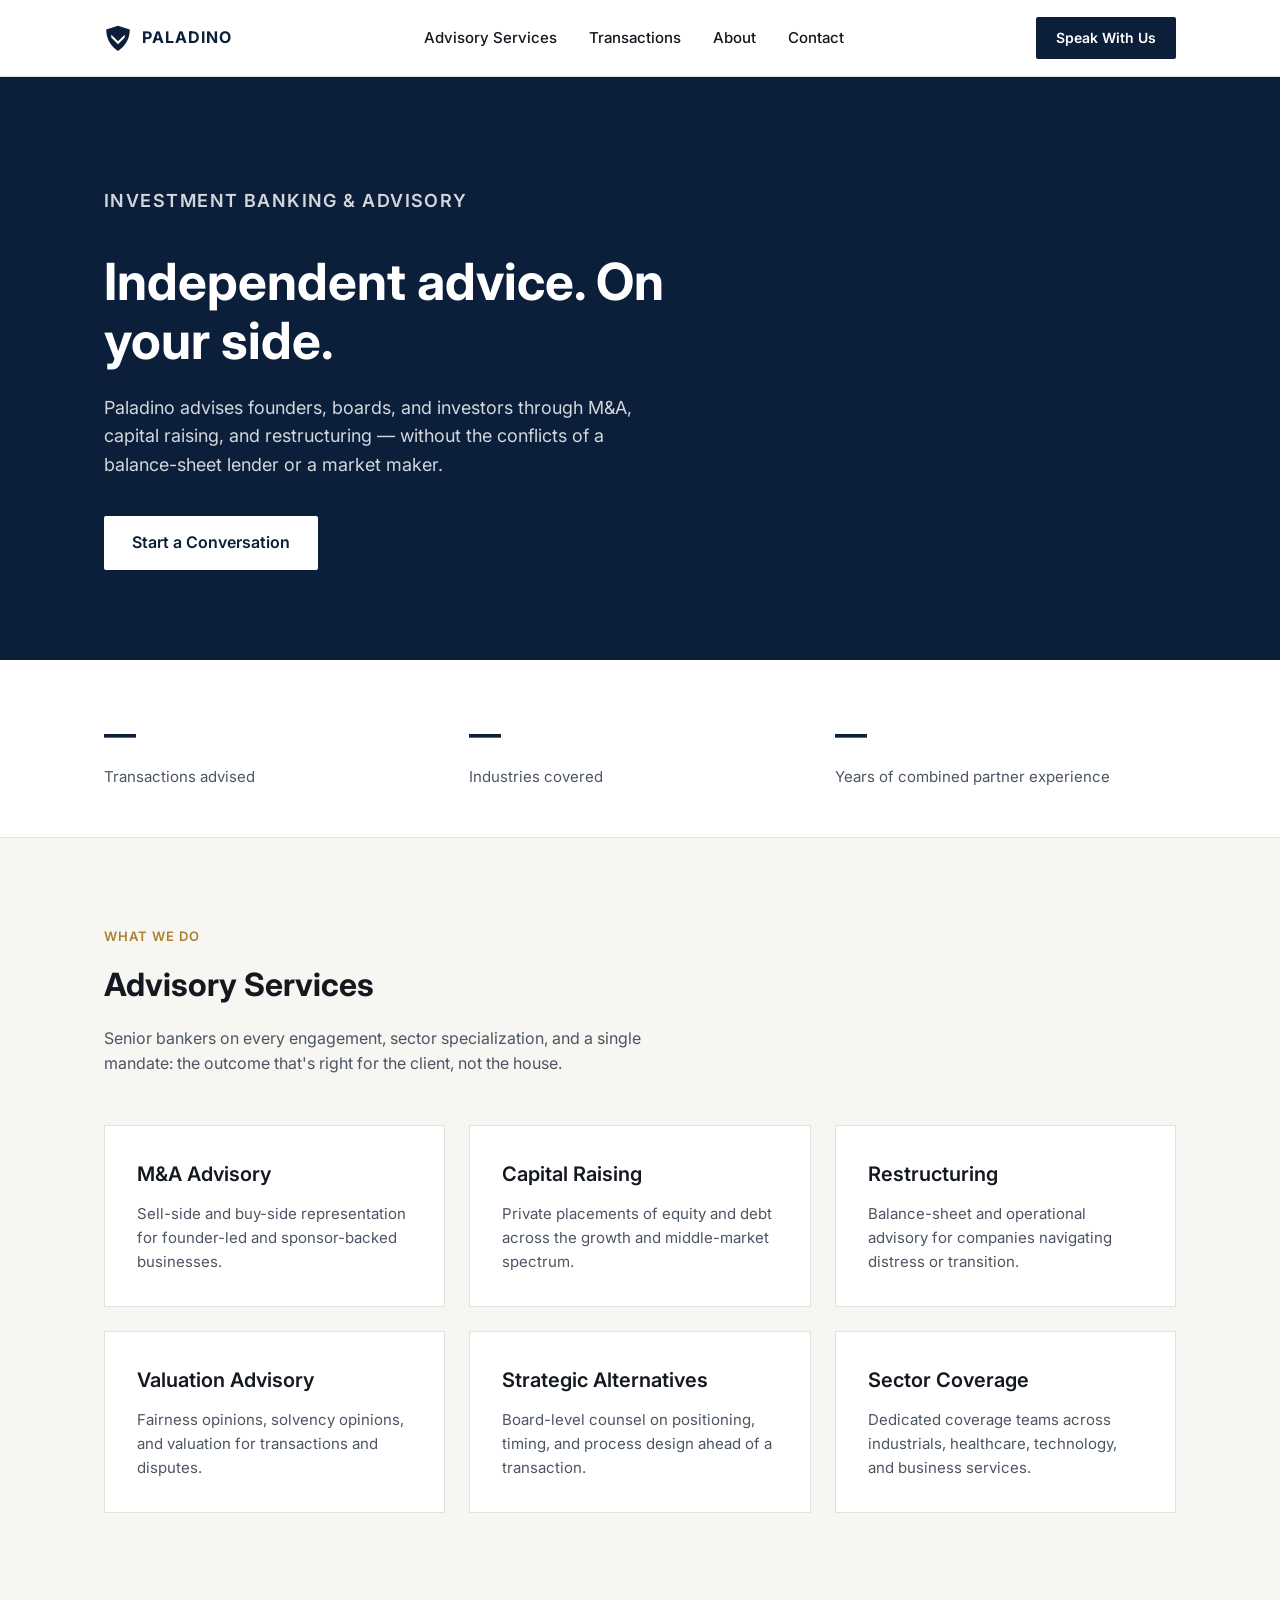
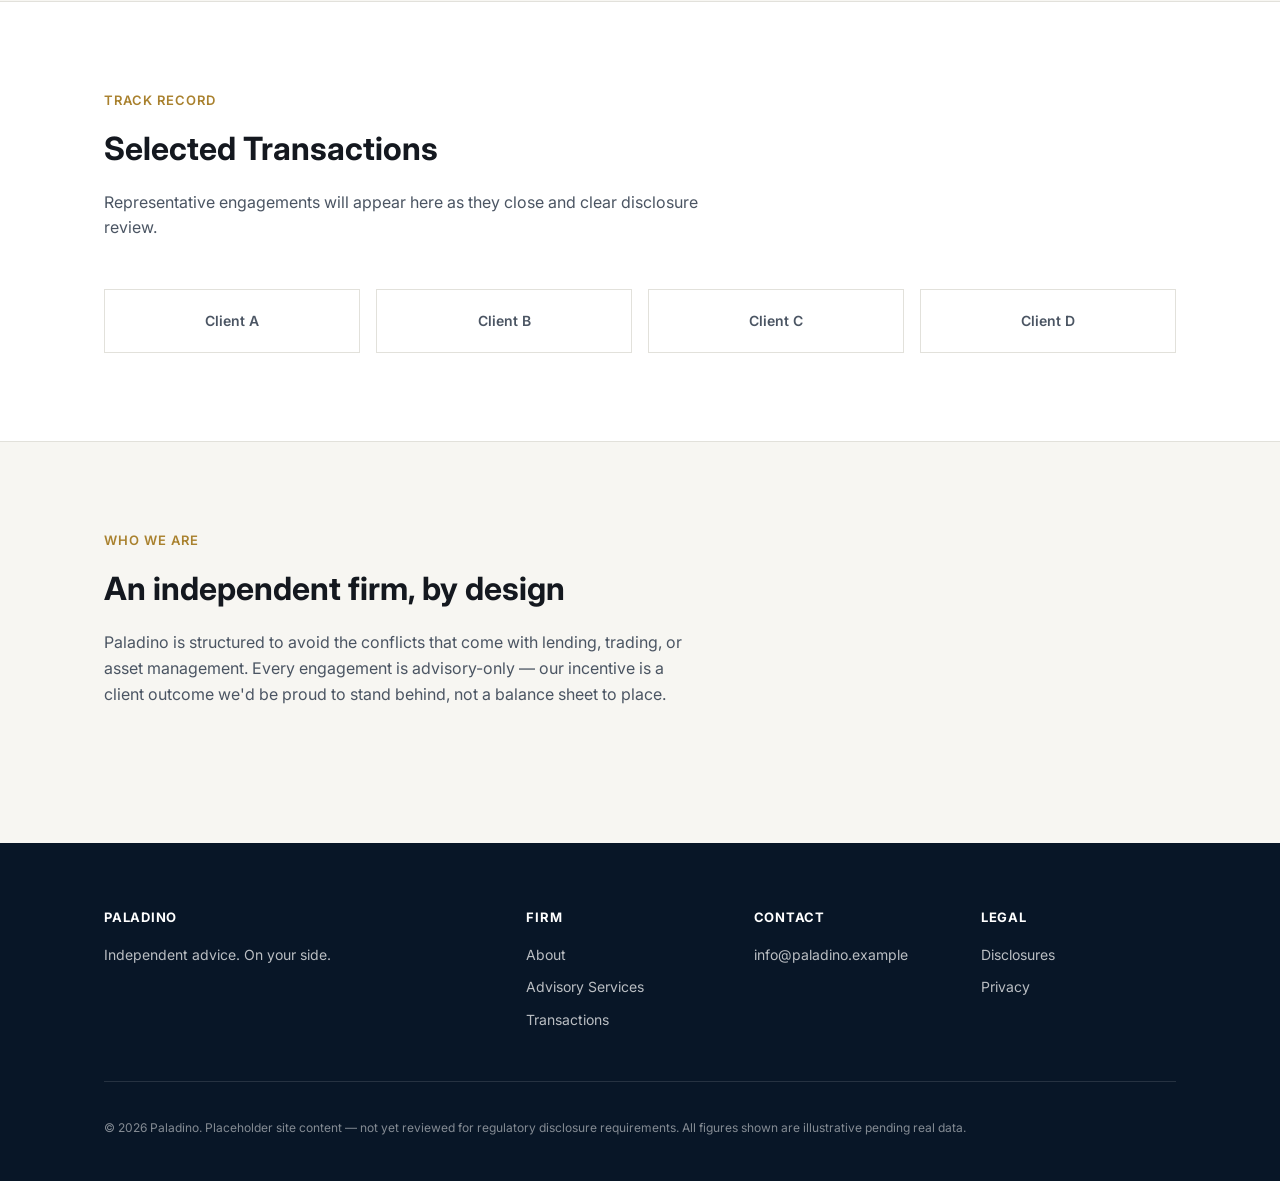
==== site/index.html @ 5bfd3afa "Add Paladino brand assets and build the site from IB design reference Expands the IB design referenc" ====
<!doctype html>
<html lang="en">
<head>
<meta charset="utf-8" />
<meta name="viewport" content="width=device-width, initial-scale=1" />
<title>Paladino | Independent Advice. On Your Side.</title>
<meta name="description" content="Paladino is a boutique investment banking and advisory firm providing independent M&amp;A, capital raising, and restructuring advice." />
<link rel="icon" href="assets/logo-mark.svg" type="image/svg+xml" />
<link rel="preconnect" href="https://fonts.googleapis.com" />
<link rel="preconnect" href="https://fonts.gstatic.com" crossorigin />
<link href="https://fonts.googleapis.com/css2?family=Inter:wght@400;500;600;700&display=swap" rel="stylesheet" />
<link rel="stylesheet" href="styles.css" />
</head>
<body>

<header class="nav">
  <div class="wrap">
    <a class="nav__logo" href="#top">
      <svg viewBox="0 0 100 100" aria-hidden="true"><path fill-rule="evenodd" clip-rule="evenodd" fill="currentColor" d="M50 6 L92 20 C92 54 76 80 50 96 C24 80 8 54 8 20 Z M26 38 L50 62 L74 38 L74 48 L50 72 L26 48 Z"/></svg>
      PALADINO
    </a>
    <ul class="nav__links">
      <li><a href="#services">Advisory Services</a></li>
      <li><a href="#transactions">Transactions</a></li>
      <li><a href="#about">About</a></li>
      <li><a href="#contact">Contact</a></li>
    </ul>
    <a class="nav__cta" href="#contact">Speak With Us</a>
  </div>
</header>

<section class="hero" id="top">
  <div class="wrap">
    <p class="hero__eyebrow">Investment Banking &amp; Advisory</p>
    <h1>Independent advice. On your side.</h1>
    <p>
      Paladino advises founders, boards, and investors through M&amp;A, capital raising,
      and restructuring — without the conflicts of a balance-sheet lender or a market maker.
    </p>
    <a class="btn-primary" href="#contact">Start a Conversation</a>
  </div>
</section>

<section class="stats">
  <div class="wrap">
    <!-- Placeholder figures — replace with real, compliance-reviewed numbers before launch -->
    <div class="stat">
      <h3>—</h3>
      <p>Transactions advised</p>
    </div>
    <div class="stat">
      <h3>—</h3>
      <p>Industries covered</p>
    </div>
    <div class="stat">
      <h3>—</h3>
      <p>Years of combined partner experience</p>
    </div>
  </div>
</section>

<section class="section" id="services">
  <div class="wrap">
    <p class="section__eyebrow">What We Do</p>
    <h2>Advisory Services</h2>
    <p class="lede">
      Senior bankers on every engagement, sector specialization, and a single mandate:
      the outcome that's right for the client, not the house.
    </p>
    <div class="cards">
      <div class="card">
        <h3>M&amp;A Advisory</h3>
        <p>Sell-side and buy-side representation for founder-led and sponsor-backed businesses.</p>
      </div>
      <div class="card">
        <h3>Capital Raising</h3>
        <p>Private placements of equity and debt across the growth and middle-market spectrum.</p>
      </div>
      <div class="card">
        <h3>Restructuring</h3>
        <p>Balance-sheet and operational advisory for companies navigating distress or transition.</p>
      </div>
      <div class="card">
        <h3>Valuation Advisory</h3>
        <p>Fairness opinions, solvency opinions, and valuation for transactions and disputes.</p>
      </div>
      <div class="card">
        <h3>Strategic Alternatives</h3>
        <p>Board-level counsel on positioning, timing, and process design ahead of a transaction.</p>
      </div>
      <div class="card">
        <h3>Sector Coverage</h3>
        <p>Dedicated coverage teams across industrials, healthcare, technology, and business services.</p>
      </div>
    </div>
  </div>
</section>

<section class="section section--alt" id="transactions">
  <div class="wrap">
    <p class="section__eyebrow">Track Record</p>
    <h2>Selected Transactions</h2>
    <p class="lede">Representative engagements will appear here as they close and clear disclosure review.</p>
    <div class="tx-grid">
      <div class="tx-card">Client A</div>
      <div class="tx-card">Client B</div>
      <div class="tx-card">Client C</div>
      <div class="tx-card">Client D</div>
    </div>
  </div>
</section>

<section class="section" id="about">
  <div class="wrap">
    <p class="section__eyebrow">Who We Are</p>
    <h2>An independent firm, by design</h2>
    <p class="lede">
      Paladino is structured to avoid the conflicts that come with lending, trading, or
      asset management. Every engagement is advisory-only — our incentive is a client
      outcome we'd be proud to stand behind, not a balance sheet to place.
    </p>
  </div>
</section>

<footer class="footer" id="contact">
  <div class="wrap">
    <div class="footer__grid">
      <div>
        <h4>Paladino</h4>
        <p>Independent advice. On your side.</p>
      </div>
      <div>
        <h4>Firm</h4>
        <ul>
          <li><a href="#about">About</a></li>
          <li><a href="#services">Advisory Services</a></li>
          <li><a href="#transactions">Transactions</a></li>
        </ul>
      </div>
      <div>
        <h4>Contact</h4>
        <ul>
          <li><a href="mailto:info@paladino.example">info@paladino.example</a></li>
        </ul>
      </div>
      <div>
        <h4>Legal</h4>
        <ul>
          <li><a href="#">Disclosures</a></li>
          <li><a href="#">Privacy</a></li>
        </ul>
      </div>
    </div>
    <p class="footer__legal">
      &copy; 2026 Paladino. Placeholder site content — not yet reviewed for regulatory
      disclosure requirements. All figures shown are illustrative pending real data.
    </p>
  </div>
</footer>

</body>
</html>
---- site/styles.css ----
:root {
  --color-bg: #f7f6f2;
  --color-surface: #ffffff;
  --color-ink: #14181f;
  --color-ink-muted: #4b5563;
  --color-navy: #0b1f3a;
  --color-navy-dark: #081627;
  --color-gold: #a9812e;
  --color-border: #e2e1db;
  --font-sans: "Inter", -apple-system, "Segoe UI", Roboto, Helvetica, Arial, sans-serif;
}

* {
  box-sizing: border-box;
}

body {
  margin: 0;
  font-family: var(--font-sans);
  background: var(--color-bg);
  color: var(--color-ink);
  line-height: 1.6;
}

a {
  color: inherit;
}

.wrap {
  max-width: 1120px;
  margin: 0 auto;
  padding: 0 24px;
}

/* Nav */
.nav {
  position: sticky;
  top: 0;
  z-index: 10;
  background: var(--color-surface);
  border-bottom: 1px solid var(--color-border);
}

.nav .wrap {
  display: flex;
  align-items: center;
  justify-content: space-between;
  height: 76px;
}

.nav__logo {
  display: flex;
  align-items: center;
  gap: 10px;
  color: var(--color-navy);
  text-decoration: none;
  font-weight: 700;
  letter-spacing: 0.06em;
}

.nav__logo svg {
  height: 28px;
  width: 28px;
}

.nav__links {
  display: flex;
  gap: 32px;
  list-style: none;
  margin: 0;
  padding: 0;
  font-size: 0.9375rem;
  font-weight: 500;
}

.nav__links a {
  text-decoration: none;
  color: var(--color-ink);
}

.nav__links a:hover {
  color: var(--color-navy);
}

.nav__cta {
  background: var(--color-navy);
  color: #fff;
  padding: 10px 20px;
  border-radius: 2px;
  text-decoration: none;
  font-size: 0.875rem;
  font-weight: 600;
}

/* Hero */
.hero {
  background: var(--color-navy);
  color: #fff;
  padding: 110px 0 90px;
}

.hero__eyebrow {
  text-transform: uppercase;
  font-size: 0.8125rem;
  font-weight: 600;
  letter-spacing: 0.08em;
  color: var(--color-gold);
  margin: 0 0 18px;
}

.hero h1 {
  font-size: clamp(2.25rem, 4vw, 3.25rem);
  font-weight: 700;
  max-width: 18ch;
  margin: 0 0 24px;
  line-height: 1.15;
}

.hero p {
  max-width: 52ch;
  font-size: 1.125rem;
  color: rgba(255, 255, 255, 0.82);
  margin: 0 0 36px;
}

.btn-primary {
  display: inline-block;
  background: #fff;
  color: var(--color-navy);
  padding: 14px 28px;
  border-radius: 2px;
  text-decoration: none;
  font-weight: 600;
}

/* Stats band */
.stats {
  background: var(--color-surface);
  border-bottom: 1px solid var(--color-border);
}

.stats .wrap {
  display: grid;
  grid-template-columns: repeat(3, 1fr);
  gap: 24px;
  padding: 48px 24px;
}

.stat h3 {
  font-size: 2rem;
  font-weight: 700;
  margin: 0 0 6px;
  color: var(--color-navy);
}

.stat p {
  margin: 0;
  color: var(--color-ink-muted);
  font-size: 0.9375rem;
}

/* Section shell */
.section {
  padding: 88px 0;
}

.section__eyebrow {
  text-transform: uppercase;
  font-size: 0.8125rem;
  font-weight: 600;
  letter-spacing: 0.08em;
  color: var(--color-gold);
  margin: 0 0 12px;
}

.section h2 {
  font-size: 2rem;
  font-weight: 700;
  margin: 0 0 16px;
}

.section > .wrap > p.lede {
  max-width: 60ch;
  color: var(--color-ink-muted);
  margin: 0 0 48px;
}

/* Services grid */
.cards {
  display: grid;
  grid-template-columns: repeat(3, 1fr);
  gap: 24px;
}

.card {
  background: var(--color-surface);
  border: 1px solid var(--color-border);
  padding: 32px;
}

.card h3 {
  font-size: 1.25rem;
  font-weight: 600;
  margin: 0 0 12px;
}

.card p {
  margin: 0;
  color: var(--color-ink-muted);
  font-size: 0.9375rem;
}

/* Transactions */
.section--alt {
  background: var(--color-surface);
  border-top: 1px solid var(--color-border);
  border-bottom: 1px solid var(--color-border);
}

.tx-grid {
  display: grid;
  grid-template-columns: repeat(4, 1fr);
  gap: 16px;
}

.tx-card {
  border: 1px solid var(--color-border);
  padding: 20px;
  text-align: center;
  font-weight: 600;
  color: var(--color-ink-muted);
  font-size: 0.875rem;
}

/* Footer */
.footer {
  background: var(--color-navy-dark);
  color: rgba(255, 255, 255, 0.72);
  padding: 64px 0 32px;
  font-size: 0.875rem;
}

.footer__grid {
  display: grid;
  grid-template-columns: 2fr repeat(3, 1fr);
  gap: 32px;
  padding-bottom: 40px;
  border-bottom: 1px solid rgba(255, 255, 255, 0.12);
}

.footer__grid h4 {
  color: #fff;
  font-size: 0.8125rem;
  text-transform: uppercase;
  letter-spacing: 0.06em;
  margin: 0 0 16px;
}

.footer__grid ul {
  list-style: none;
  margin: 0;
  padding: 0;
}

.footer__grid li {
  margin-bottom: 10px;
}

.footer__grid a {
  text-decoration: none;
  color: inherit;
}

.footer__legal {
  padding-top: 24px;
  font-size: 0.75rem;
  color: rgba(255, 255, 255, 0.5);
}

@media (max-width: 860px) {
  .stats .wrap {
    grid-template-columns: 1fr;
  }
  .cards {
    grid-template-columns: 1fr;
  }
  .tx-grid {
    grid-template-columns: repeat(2, 1fr);
  }
  .footer__grid {
    grid-template-columns: 1fr 1fr;
  }
  .nav__links {
    display: none;
  }
}
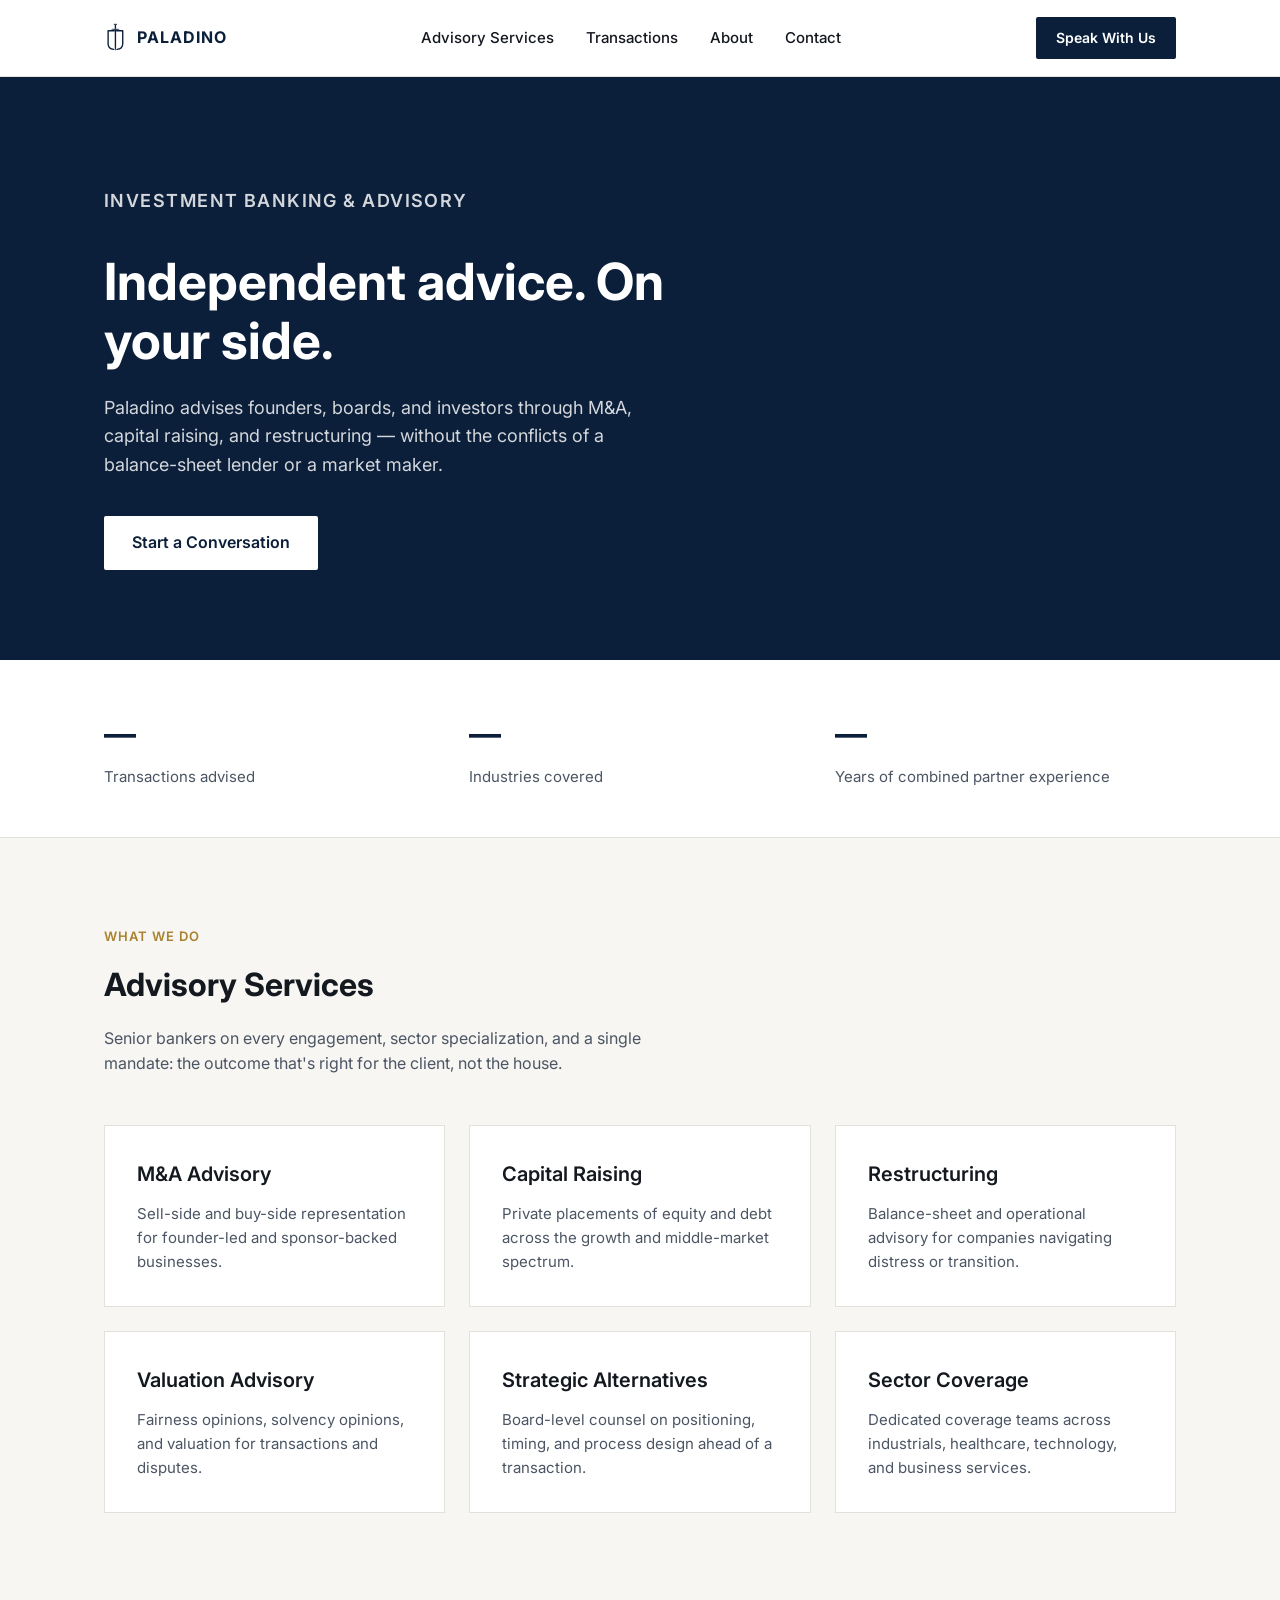
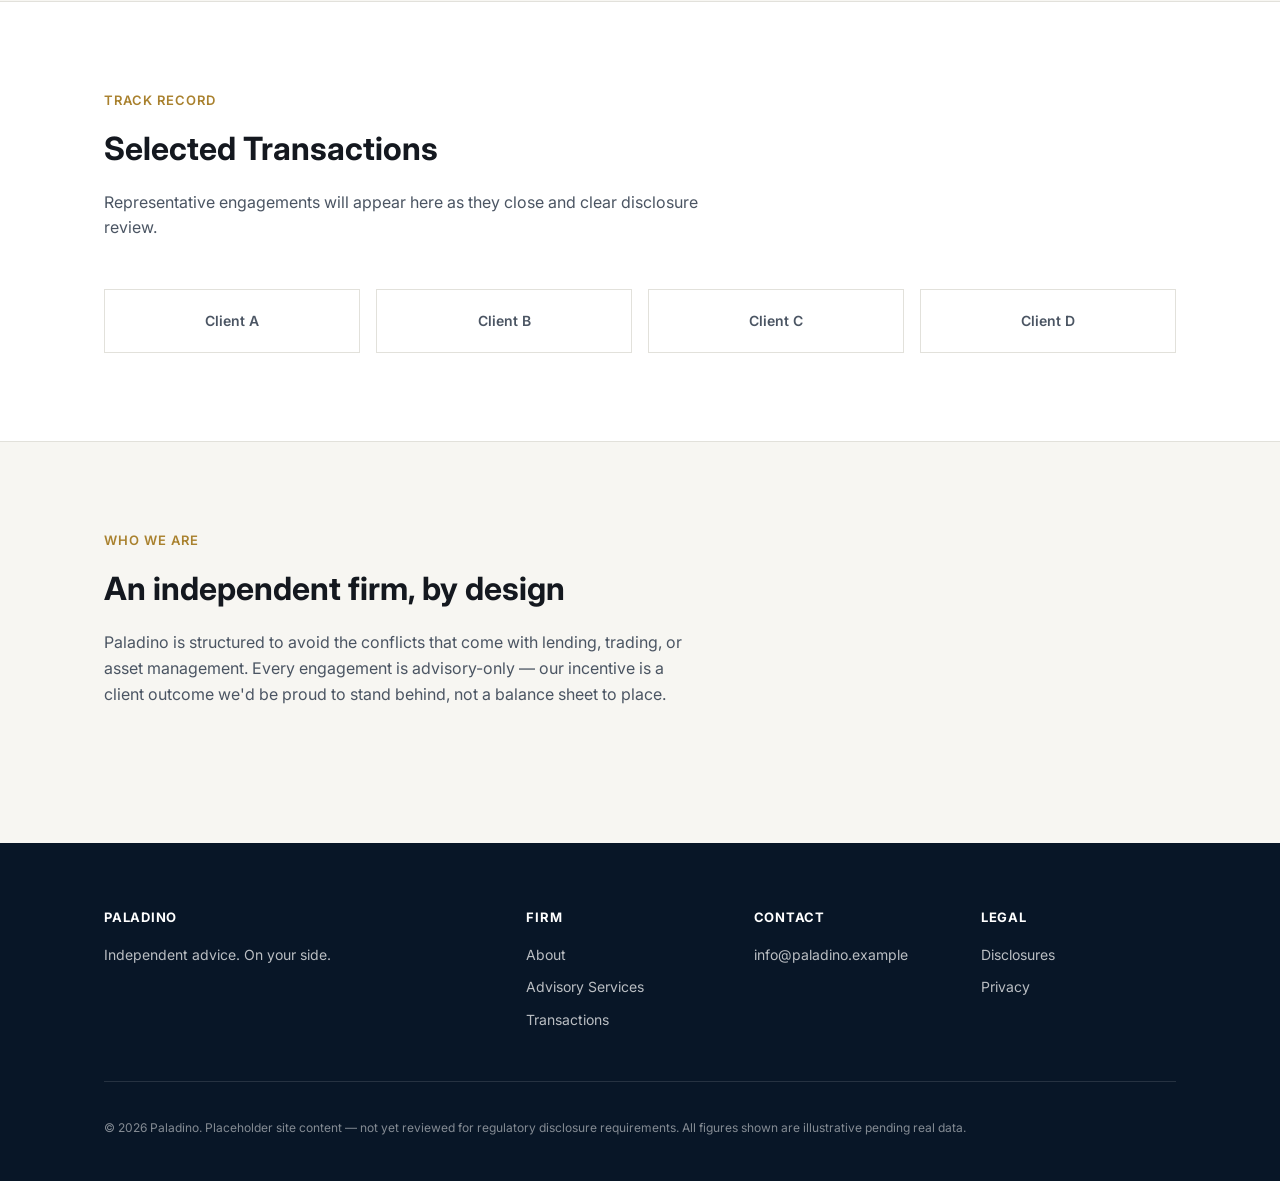
==== commit 39081729: "Replace abstract mark with a sword-and-shield logo Redraws the Paladino mark as a sword bisecting a " ====
--- a/site/index.html
+++ b/site/index.html
@@ -16,7 +16,17 @@
 <header class="nav">
   <div class="wrap">
     <a class="nav__logo" href="#top">
-      <svg viewBox="0 0 100 100" aria-hidden="true"><path fill-rule="evenodd" clip-rule="evenodd" fill="currentColor" d="M50 6 L92 20 C92 54 76 80 50 96 C24 80 8 54 8 20 Z M26 38 L50 62 L74 38 L74 48 L50 72 L26 48 Z"/></svg>
+      <svg viewBox="0 0 100 140" aria-hidden="true">
+        <rect x="43" y="8" width="14" height="4" fill="currentColor"/>
+        <rect x="47" y="12" width="6" height="18" fill="currentColor"/>
+        <rect x="37" y="30" width="26" height="4" fill="currentColor"/>
+        <polygon points="37,30 37,34 31,32" fill="currentColor"/>
+        <polygon points="63,30 63,34 69,32" fill="currentColor"/>
+        <rect x="47" y="34" width="6" height="79" fill="currentColor"/>
+        <polygon points="47,113 53,113 50,128" fill="currentColor"/>
+        <path d="M45,38 L18,38 L18,96 C18,110 30,118 43,120" fill="none" stroke="currentColor" stroke-width="6" stroke-linecap="round" stroke-linejoin="round"/>
+        <path d="M55,38 L82,38 L82,96 C82,110 70,118 57,120" fill="none" stroke="currentColor" stroke-width="6" stroke-linecap="round" stroke-linejoin="round"/>
+      </svg>
       PALADINO
     </a>
     <ul class="nav__links">
--- a/site/styles.css
+++ b/site/styles.css
@@ -59,8 +59,8 @@
 }
 
 .nav__logo svg {
-  height: 28px;
-  width: 28px;
+  height: 32px;
+  width: auto;
 }
 
 .nav__links {
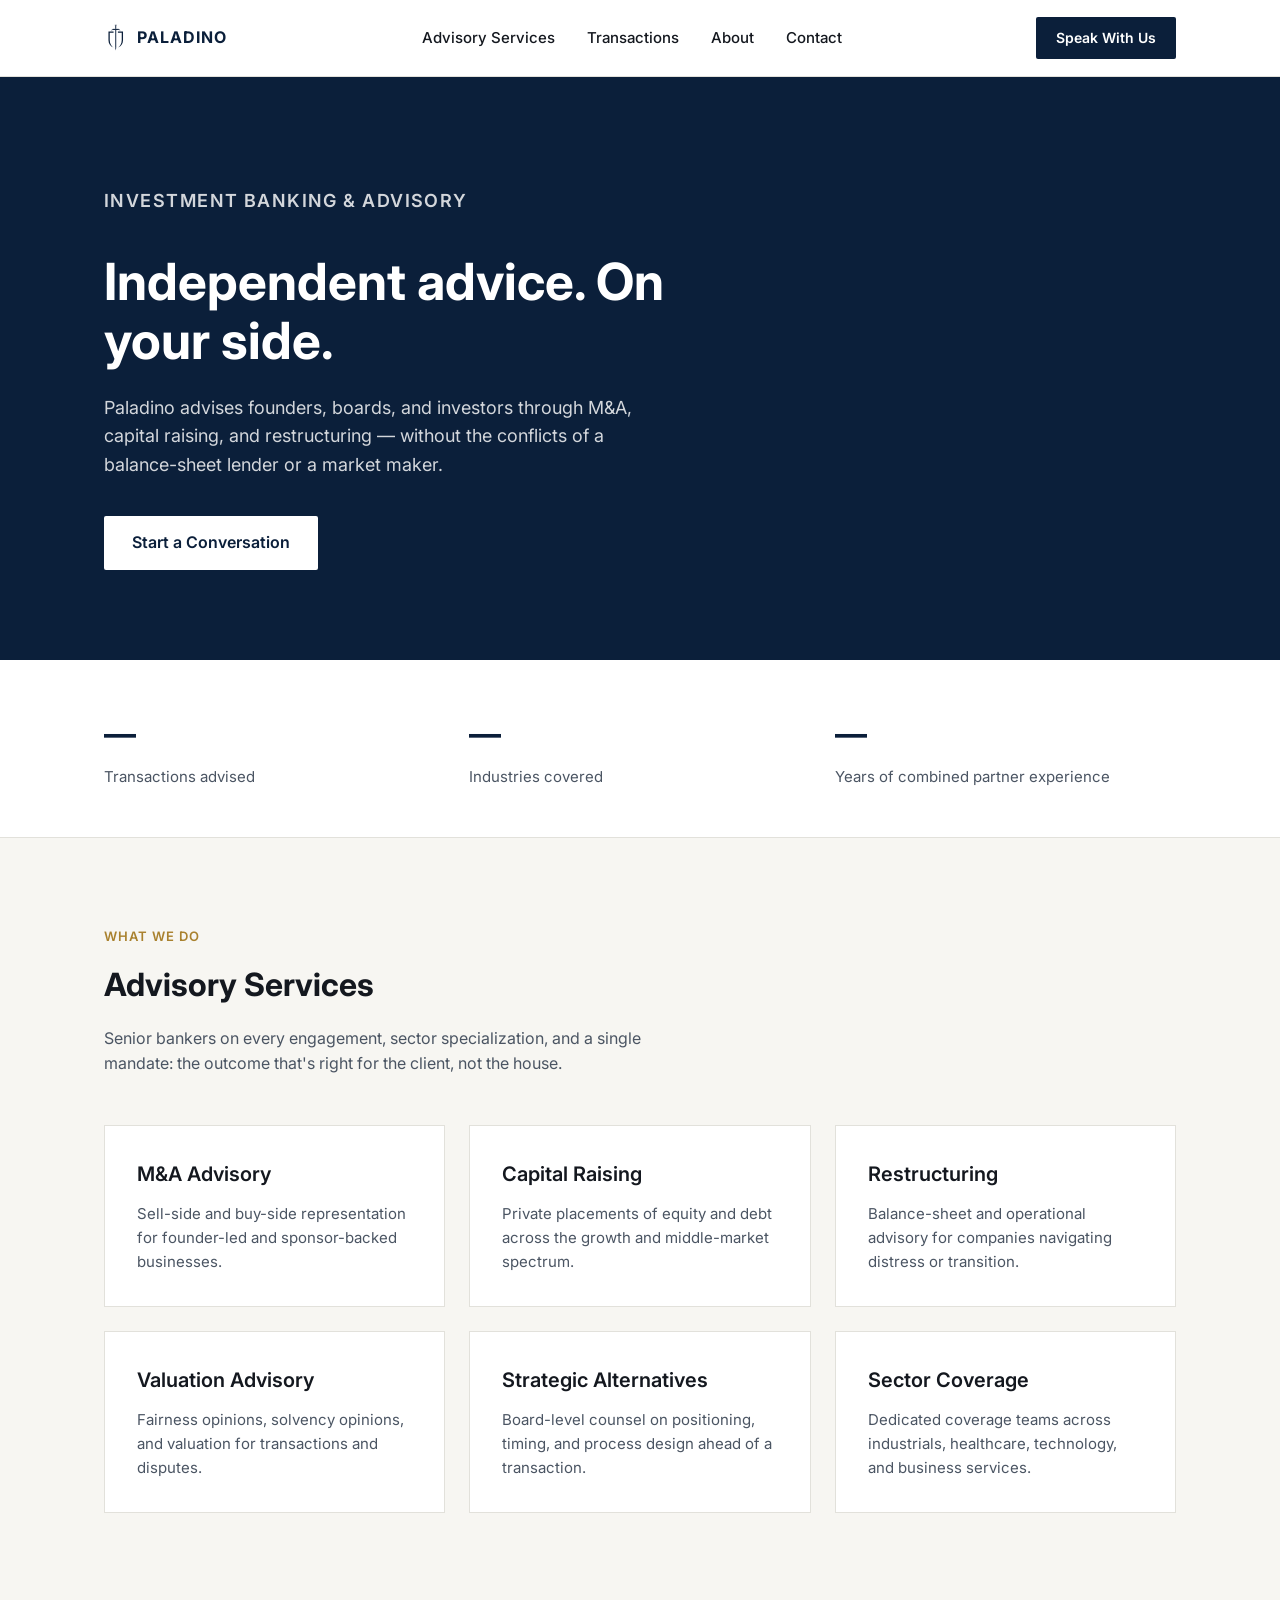
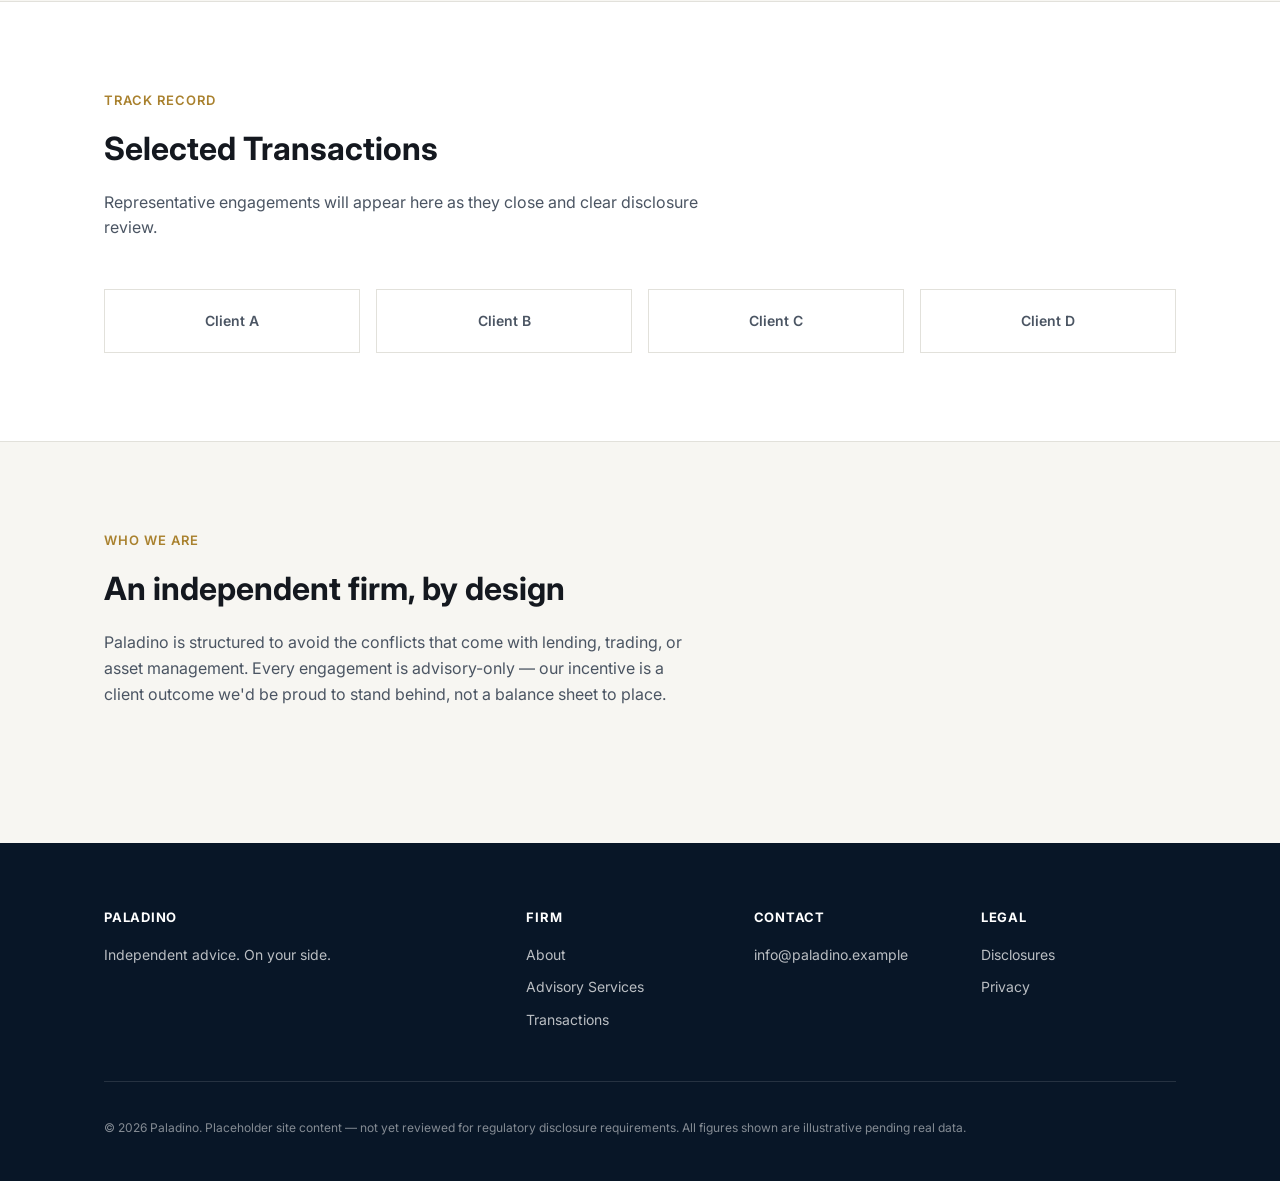
==== commit 2d6765f2: "Redraw the mark to match the founders' reference image precisely The previous redraw was a loose rei" ====
--- a/site/index.html
+++ b/site/index.html
@@ -16,16 +16,16 @@
 <header class="nav">
   <div class="wrap">
     <a class="nav__logo" href="#top">
-      <svg viewBox="0 0 100 140" aria-hidden="true">
-        <rect x="43" y="8" width="14" height="4" fill="currentColor"/>
-        <rect x="47" y="12" width="6" height="18" fill="currentColor"/>
-        <rect x="37" y="30" width="26" height="4" fill="currentColor"/>
-        <polygon points="37,30 37,34 31,32" fill="currentColor"/>
-        <polygon points="63,30 63,34 69,32" fill="currentColor"/>
-        <rect x="47" y="34" width="6" height="79" fill="currentColor"/>
-        <polygon points="47,113 53,113 50,128" fill="currentColor"/>
-        <path d="M45,38 L18,38 L18,96 C18,110 30,118 43,120" fill="none" stroke="currentColor" stroke-width="6" stroke-linecap="round" stroke-linejoin="round"/>
-        <path d="M55,38 L82,38 L82,96 C82,110 70,118 57,120" fill="none" stroke="currentColor" stroke-width="6" stroke-linecap="round" stroke-linejoin="round"/>
+      <svg viewBox="0 0 400 545" aria-hidden="true">
+        <rect x="184" y="48" width="32" height="9" fill="currentColor"/>
+        <rect x="192" y="57" width="16" height="60" fill="currentColor"/>
+        <rect x="148" y="117" width="105" height="18" fill="currentColor"/>
+        <polygon points="148,120 148,135 118,145" fill="currentColor"/>
+        <polygon points="253,120 253,135 283,145" fill="currentColor"/>
+        <rect x="192" y="135" width="16" height="306" fill="currentColor"/>
+        <polygon points="192,441 208,441 200,484" fill="currentColor"/>
+        <path d="M163,160 L76,160 L76,311 C76,375 110,415 163,435 C130,415 98,375 98,311 L98,182 L163,182 Z" fill="currentColor"/>
+        <path d="M237,160 L324,160 L324,311 C324,375 290,415 237,435 C270,415 302,375 302,311 L302,182 L237,182 Z" fill="currentColor"/>
       </svg>
       PALADINO
     </a>
